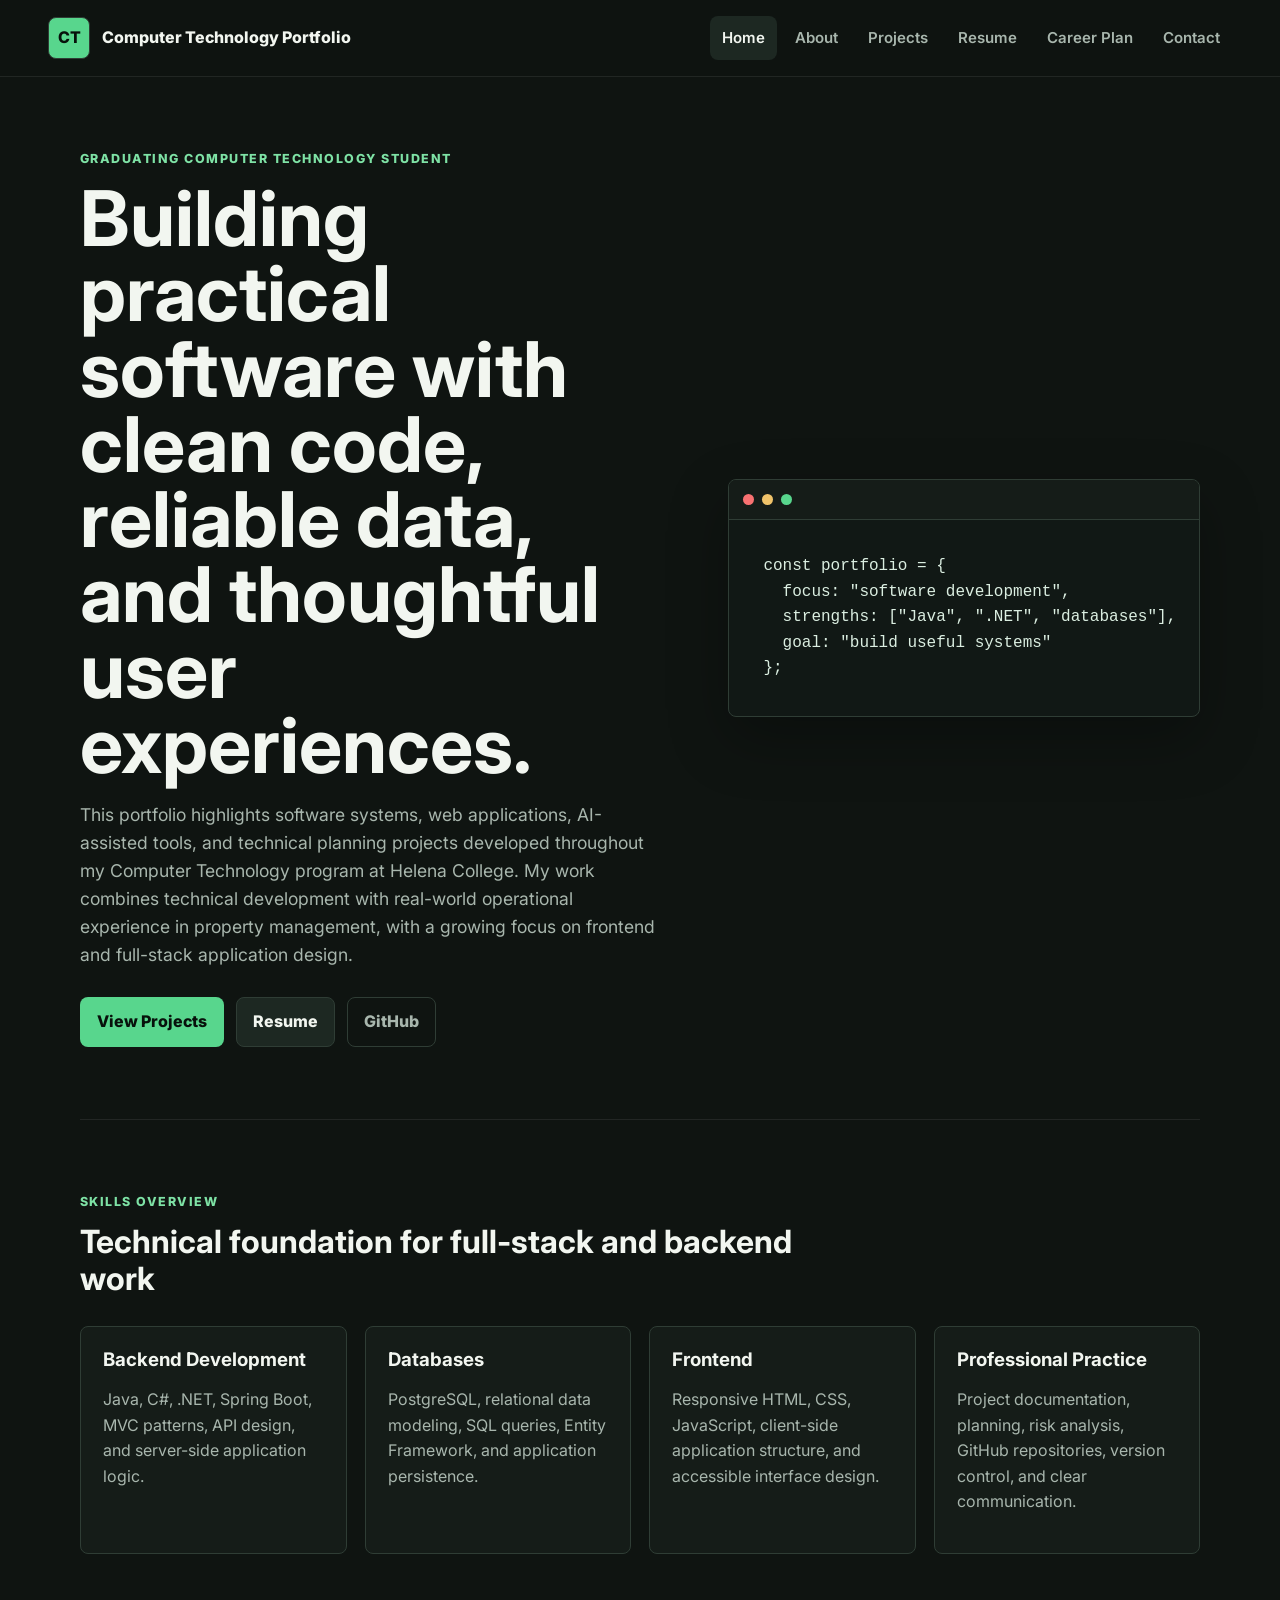
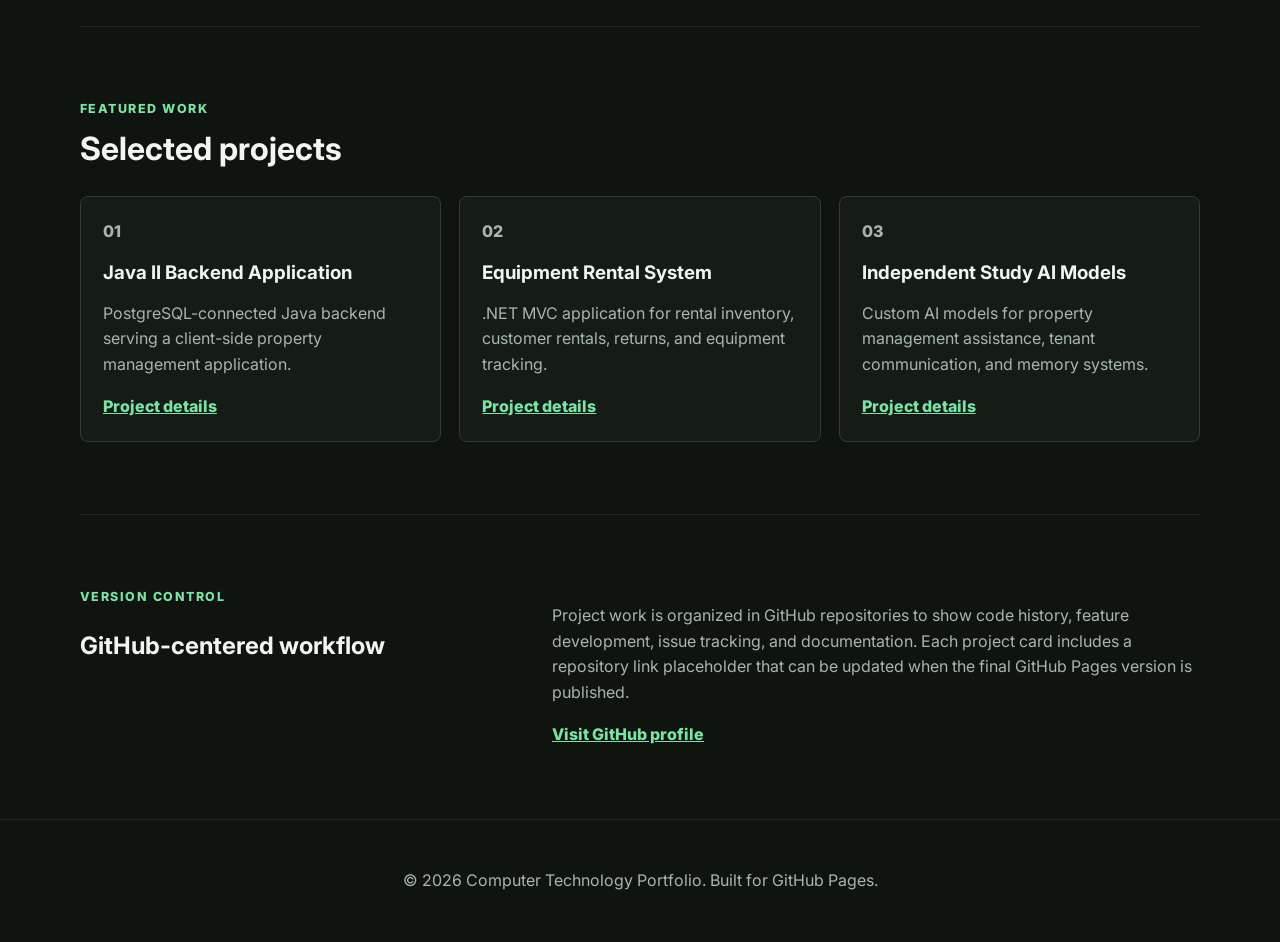
==== index.html @ 8f76266e "Initial portfolio site commit" ====
<!DOCTYPE html>
<html lang="en">
<head>
  <meta charset="UTF-8">
  <meta name="viewport" content="width=device-width, initial-scale=1.0">
  <meta name="description" content="Developer portfolio for a graduating Computer Technology student.">
  <title>Developer Portfolio | Home</title>
  <link rel="preconnect" href="https://fonts.googleapis.com">
  <link rel="preconnect" href="https://fonts.gstatic.com" crossorigin>
  <link href="https://fonts.googleapis.com/css2?family=Inter:wght@400;500;600;700;800&display=swap" rel="stylesheet">
  <link rel="stylesheet" href="css/styles.css">
</head>
<body>
  <header class="site-header">
    <a class="brand" href="index.html" aria-label="Portfolio home">
      <span class="brand-mark">CT</span>
      <span class="brand-text">Computer Technology Portfolio</span>
    </a>
    <button class="nav-toggle" type="button" aria-expanded="false" aria-controls="primary-nav">
      <span class="sr-only">Toggle navigation</span>
      <span></span>
      <span></span>
      <span></span>
    </button>
    <nav class="site-nav" id="primary-nav" aria-label="Primary navigation">
      <a href="index.html" data-nav="home">Home</a>
      <a href="about.html" data-nav="about">About</a>
      <a href="projects.html" data-nav="projects">Projects</a>
      <a href="resume.html" data-nav="resume">Resume</a>
      <a href="career-plan.html" data-nav="career">Career Plan</a>
      <a href="contact.html" data-nav="contact">Contact</a>
    </nav>
  </header>

  <main>
    <section class="hero section-band">
      <div class="hero-content">
        <p class="eyebrow">Graduating Computer Technology Student</p>
        <h1>Building practical software with clean code, reliable data, and thoughtful user experiences.</h1>
        <p class="hero-copy">
          This portfolio highlights software systems, web applications, AI-assisted tools, and technical planning projects developed throughout my Computer Technology program at Helena College. My work combines technical development with real-world operational experience in property management, with a growing focus on frontend and full-stack application design.
        </p>
        <div class="button-row">
          <a class="button button-primary" href="projects.html">View Projects</a>
          <a class="button button-secondary" href="resume.html">Resume</a>
          <a class="button button-ghost" href="https://github.com/your-username" target="_blank" rel="noreferrer">GitHub</a>
        </div>
      </div>
      <div class="hero-visual" aria-label="Portfolio technology overview">
        <div class="visual-panel">
          <div class="visual-toolbar">
            <span></span>
            <span></span>
            <span></span>
          </div>
          <pre><code>const portfolio = {
  focus: "software development",
  strengths: ["Java", ".NET", "databases"],
  goal: "build useful systems"
};</code></pre>
        </div>
      </div>
    </section>

    <section class="content-section">
      <div class="section-heading">
        <p class="eyebrow">Skills Overview</p>
        <h2>Technical foundation for full-stack and backend work</h2>
      </div>
      <div class="skill-grid">
        <article class="skill-card">
          <h3>Backend Development</h3>
          <p>Java, C#, .NET, Spring Boot, MVC patterns, API design, and server-side application logic.</p>
        </article>
        <article class="skill-card">
          <h3>Databases</h3>
          <p>PostgreSQL, relational data modeling, SQL queries, Entity Framework, and application persistence.</p>
        </article>
        <article class="skill-card">
          <h3>Frontend</h3>
          <p>Responsive HTML, CSS, JavaScript, client-side application structure, and accessible interface design.</p>
        </article>
        <article class="skill-card">
          <h3>Professional Practice</h3>
          <p>Project documentation, planning, risk analysis, GitHub repositories, version control, and clear communication.</p>
        </article>
      </div>
    </section>

    <section class="content-section">
      <div class="section-heading">
        <p class="eyebrow">Featured Work</p>
        <h2>Selected projects</h2>
      </div>
      <div class="feature-grid">
        <article class="feature-item">
          <p class="feature-number">01</p>
          <h3>Java II Backend Application</h3>
          <p>PostgreSQL-connected Java backend serving a client-side property management application.</p>
          <a href="projects.html#java-ii-backend-application">Project details</a>
        </article>
        <article class="feature-item">
          <p class="feature-number">02</p>
          <h3>Equipment Rental System</h3>
          <p>.NET MVC application for rental inventory, customer rentals, returns, and equipment tracking.</p>
          <a href="projects.html#equipment-rental-system">Project details</a>
        </article>
        <article class="feature-item">
          <p class="feature-number">03</p>
          <h3>Independent Study AI Models</h3>
          <p>Custom AI models for property management assistance, tenant communication, and memory systems.</p>
          <a href="projects.html#independent-study-ai-models">Project details</a>
        </article>
      </div>
    </section>

    <section class="content-section split-section">
      <div>
        <p class="eyebrow">Version Control</p>
        <h2>GitHub-centered workflow</h2>
      </div>
      <div class="prose">
        <p>
          Project work is organized in GitHub repositories to show code history, feature development, issue tracking, and documentation. Each project card includes a repository link placeholder that can be updated when the final GitHub Pages version is published.
        </p>
        <a class="text-link" href="https://github.com/your-username" target="_blank" rel="noreferrer">Visit GitHub profile</a>
      </div>
    </section>
  </main>

  <footer class="site-footer">
    <p>&copy; <span id="year"></span> Computer Technology Portfolio. Built for GitHub Pages.</p>
  </footer>

  <script src="js/main.js"></script>
</body>
</html>
---- css/styles.css ----
:root {
  color-scheme: dark;
  --bg: #0f1411;
  --surface: #151c18;
  --surface-2: #1d2822;
  --border: #2f3d35;
  --text: #f2f6f0;
  --muted: #a8b6ad;
  --accent: #58d68d;
  --accent-strong: #7ee2a5;
  --accent-contrast: #07110b;
  --warning: #f0c36a;
  --shadow: 0 22px 60px rgba(0, 0, 0, 0.28);
  --max-width: 1120px;
}

* {
  box-sizing: border-box;
}

html {
  scroll-behavior: smooth;
}

body {
  margin: 0;
  min-height: 100vh;
  font-family: "Inter", Arial, sans-serif;
  background: var(--bg);
  color: var(--text);
  line-height: 1.6;
}

a {
  color: inherit;
}

img {
  max-width: 100%;
  display: block;
}

.sr-only {
  position: absolute;
  width: 1px;
  height: 1px;
  padding: 0;
  margin: -1px;
  overflow: hidden;
  clip: rect(0, 0, 0, 0);
  white-space: nowrap;
  border: 0;
}

.site-header {
  position: sticky;
  top: 0;
  z-index: 20;
  display: flex;
  align-items: center;
  justify-content: space-between;
  gap: 24px;
  padding: 16px clamp(18px, 4vw, 48px);
  border-bottom: 1px solid rgba(255, 255, 255, 0.08);
  background: rgba(15, 20, 17, 0.92);
  backdrop-filter: blur(14px);
}

.brand {
  display: inline-flex;
  align-items: center;
  gap: 12px;
  min-width: 0;
  text-decoration: none;
  font-weight: 800;
}

.brand-mark {
  display: grid;
  place-items: center;
  width: 42px;
  height: 42px;
  border: 1px solid var(--border);
  border-radius: 8px;
  background: var(--accent);
  color: var(--accent-contrast);
  flex: 0 0 auto;
}

.brand-text {
  overflow-wrap: anywhere;
}

.site-nav {
  display: flex;
  align-items: center;
  gap: 6px;
}

.site-nav a {
  padding: 10px 12px;
  border-radius: 8px;
  color: var(--muted);
  text-decoration: none;
  font-size: 0.94rem;
  font-weight: 600;
}

.site-nav a:hover,
.site-nav a.active {
  color: var(--text);
  background: var(--surface-2);
}

.nav-toggle {
  display: none;
  width: 44px;
  height: 44px;
  border: 1px solid var(--border);
  border-radius: 8px;
  background: var(--surface);
  color: var(--text);
}

.nav-toggle span:not(.sr-only) {
  display: block;
  width: 18px;
  height: 2px;
  margin: 4px auto;
  background: currentColor;
}

.section-band,
.content-section,
.page-hero {
  width: min(100% - 36px, var(--max-width));
  margin: 0 auto;
}

.hero {
  display: grid;
  grid-template-columns: minmax(0, 1.1fr) minmax(320px, 0.9fr);
  align-items: center;
  gap: clamp(28px, 6vw, 72px);
  min-height: calc(100vh - 78px);
  padding: 72px 0;
}

.hero h1,
.page-hero h1 {
  margin: 0;
  max-width: 820px;
  font-size: clamp(2.4rem, 6vw, 5.4rem);
  line-height: 0.98;
  letter-spacing: 0;
}

.hero-copy,
.page-hero p {
  max-width: 760px;
  color: var(--muted);
  font-size: 1.1rem;
}

.eyebrow {
  margin: 0 0 12px;
  color: var(--accent-strong);
  font-size: 0.78rem;
  font-weight: 800;
  letter-spacing: 0.12em;
  text-transform: uppercase;
}

.button-row {
  display: flex;
  flex-wrap: wrap;
  gap: 12px;
  margin-top: 28px;
}

.button {
  display: inline-flex;
  align-items: center;
  justify-content: center;
  min-height: 44px;
  padding: 11px 16px;
  border: 1px solid transparent;
  border-radius: 8px;
  text-decoration: none;
  font-weight: 800;
}

.button-primary {
  background: var(--accent);
  color: var(--accent-contrast);
}

.button-secondary {
  background: var(--surface-2);
  border-color: var(--border);
}

.button-ghost {
  border-color: var(--border);
  color: var(--muted);
}

.hero-visual {
  min-width: 0;
}

.visual-panel {
  overflow: hidden;
  border: 1px solid var(--border);
  border-radius: 8px;
  background: #111815;
  box-shadow: var(--shadow);
}

.visual-toolbar {
  display: flex;
  gap: 8px;
  padding: 14px;
  border-bottom: 1px solid var(--border);
  background: var(--surface);
}

.visual-toolbar span {
  width: 11px;
  height: 11px;
  border-radius: 50%;
  background: var(--muted);
}

.visual-toolbar span:nth-child(1) {
  background: #f87171;
}

.visual-toolbar span:nth-child(2) {
  background: var(--warning);
}

.visual-toolbar span:nth-child(3) {
  background: var(--accent);
}

.visual-panel pre {
  margin: 0;
  padding: clamp(20px, 4vw, 34px);
  overflow-x: auto;
  color: #dbeee1;
  font-size: clamp(0.86rem, 2vw, 1rem);
}

.content-section {
  padding: 72px 0;
  border-top: 1px solid rgba(255, 255, 255, 0.08);
}

.page-hero {
  padding: 84px 0 56px;
}

.section-heading {
  max-width: 720px;
  margin-bottom: 28px;
}

.section-heading h2,
.prose h2,
.info-panel h2,
.plan-item h2,
.contact-card h2 {
  margin: 0 0 12px;
  font-size: clamp(1.35rem, 3vw, 2rem);
  line-height: 1.15;
}

.skill-grid,
.feature-grid,
.project-grid,
.plan-grid,
.contact-grid {
  display: grid;
  gap: 18px;
}

.skill-grid {
  grid-template-columns: repeat(4, minmax(0, 1fr));
}

.feature-grid,
.contact-grid {
  grid-template-columns: repeat(3, minmax(0, 1fr));
}

.project-grid {
  grid-template-columns: repeat(2, minmax(0, 1fr));
}

.plan-grid {
  grid-template-columns: repeat(2, minmax(0, 1fr));
}

.skill-card,
.feature-item,
.project-card,
.info-panel,
.plan-item,
.contact-card {
  border: 1px solid var(--border);
  border-radius: 8px;
  background: var(--surface);
}

.skill-card,
.feature-item,
.info-panel,
.plan-item,
.contact-card {
  padding: 22px;
}

.skill-card h3,
.feature-item h3,
.project-card h2 {
  margin: 0 0 10px;
  line-height: 1.2;
}

.skill-card p,
.feature-item p,
.project-card p,
.plan-item p,
.contact-card p,
.prose p {
  color: var(--muted);
}

.feature-number {
  margin: 0 0 18px;
  color: var(--accent-strong);
  font-weight: 800;
}

.feature-item a,
.text-link,
.contact-card a {
  color: var(--accent-strong);
  font-weight: 800;
}

.split-section,
.two-column {
  display: grid;
  grid-template-columns: minmax(0, 0.8fr) minmax(0, 1.2fr);
  gap: 40px;
  align-items: start;
}

.project-card {
  scroll-margin-top: 96px;
  overflow: hidden;
}

.project-card-main {
  padding: 22px;
}

.project-card footer {
  display: flex;
  flex-wrap: wrap;
  gap: 12px;
  align-items: center;
  justify-content: space-between;
  margin-top: 18px;
}

.repo-link {
  color: var(--accent-strong);
  font-weight: 800;
  text-decoration: none;
}

.expand-button {
  min-height: 40px;
  padding: 9px 13px;
  border: 1px solid var(--border);
  border-radius: 8px;
  background: var(--surface-2);
  color: var(--text);
  font: inherit;
  font-weight: 800;
  cursor: pointer;
}

.ccarr {
  display: none;
  padding: 0 22px 22px;
}

.project-card.is-open .ccarr {
  display: block;
}

.ccarr-grid {
  display: grid;
  gap: 12px;
  padding-top: 18px;
  border-top: 1px solid var(--border);
}

.ccarr-item {
  padding: 14px;
  border-radius: 8px;
  background: rgba(255, 255, 255, 0.035);
}

.ccarr-item h3 {
  margin: 0 0 6px;
  font-size: 1rem;
}

.ccarr-item p {
  margin: 0;
  color: var(--muted);
}

.tag-list {
  display: flex;
  flex-wrap: wrap;
  gap: 8px;
  margin-top: 16px;
}

.tag-list span {
  display: inline-flex;
  align-items: center;
  min-height: 32px;
  padding: 6px 10px;
  border: 1px solid var(--border);
  border-radius: 8px;
  color: #dce9e0;
  background: var(--surface-2);
  font-size: 0.88rem;
  font-weight: 700;
}

.clean-list {
  margin: 0;
  padding: 0;
  list-style: none;
}

.clean-list li {
  padding: 10px 0;
  border-bottom: 1px solid rgba(255, 255, 255, 0.08);
  color: var(--muted);
}

.clean-list li:last-child {
  border-bottom: 0;
}

.site-footer {
  padding: 32px 18px;
  border-top: 1px solid rgba(255, 255, 255, 0.08);
  color: var(--muted);
  text-align: center;
}

@media (max-width: 920px) {
  .nav-toggle {
    display: block;
  }

  .site-nav {
    position: absolute;
    left: 18px;
    right: 18px;
    top: 76px;
    display: none;
    flex-direction: column;
    align-items: stretch;
    padding: 10px;
    border: 1px solid var(--border);
    border-radius: 8px;
    background: var(--surface);
  }

  .site-nav.is-open {
    display: flex;
  }

  .hero,
  .split-section,
  .two-column {
    grid-template-columns: 1fr;
  }

  .hero {
    min-height: auto;
  }

  .skill-grid,
  .feature-grid,
  .project-grid,
  .plan-grid,
  .contact-grid {
    grid-template-columns: repeat(2, minmax(0, 1fr));
  }
}

@media (max-width: 640px) {
  .site-header {
    padding: 14px 18px;
  }

  .brand-text {
    max-width: 190px;
    font-size: 0.92rem;
    line-height: 1.15;
  }

  .section-band,
  .content-section,
  .page-hero {
    width: min(100% - 28px, var(--max-width));
  }

  .hero {
    padding: 48px 0;
  }

  .page-hero {
    padding: 56px 0 36px;
  }

  .content-section {
    padding: 48px 0;
  }

  .skill-grid,
  .feature-grid,
  .project-grid,
  .plan-grid,
  .contact-grid {
    grid-template-columns: 1fr;
  }

  .button {
    width: 100%;
  }
}
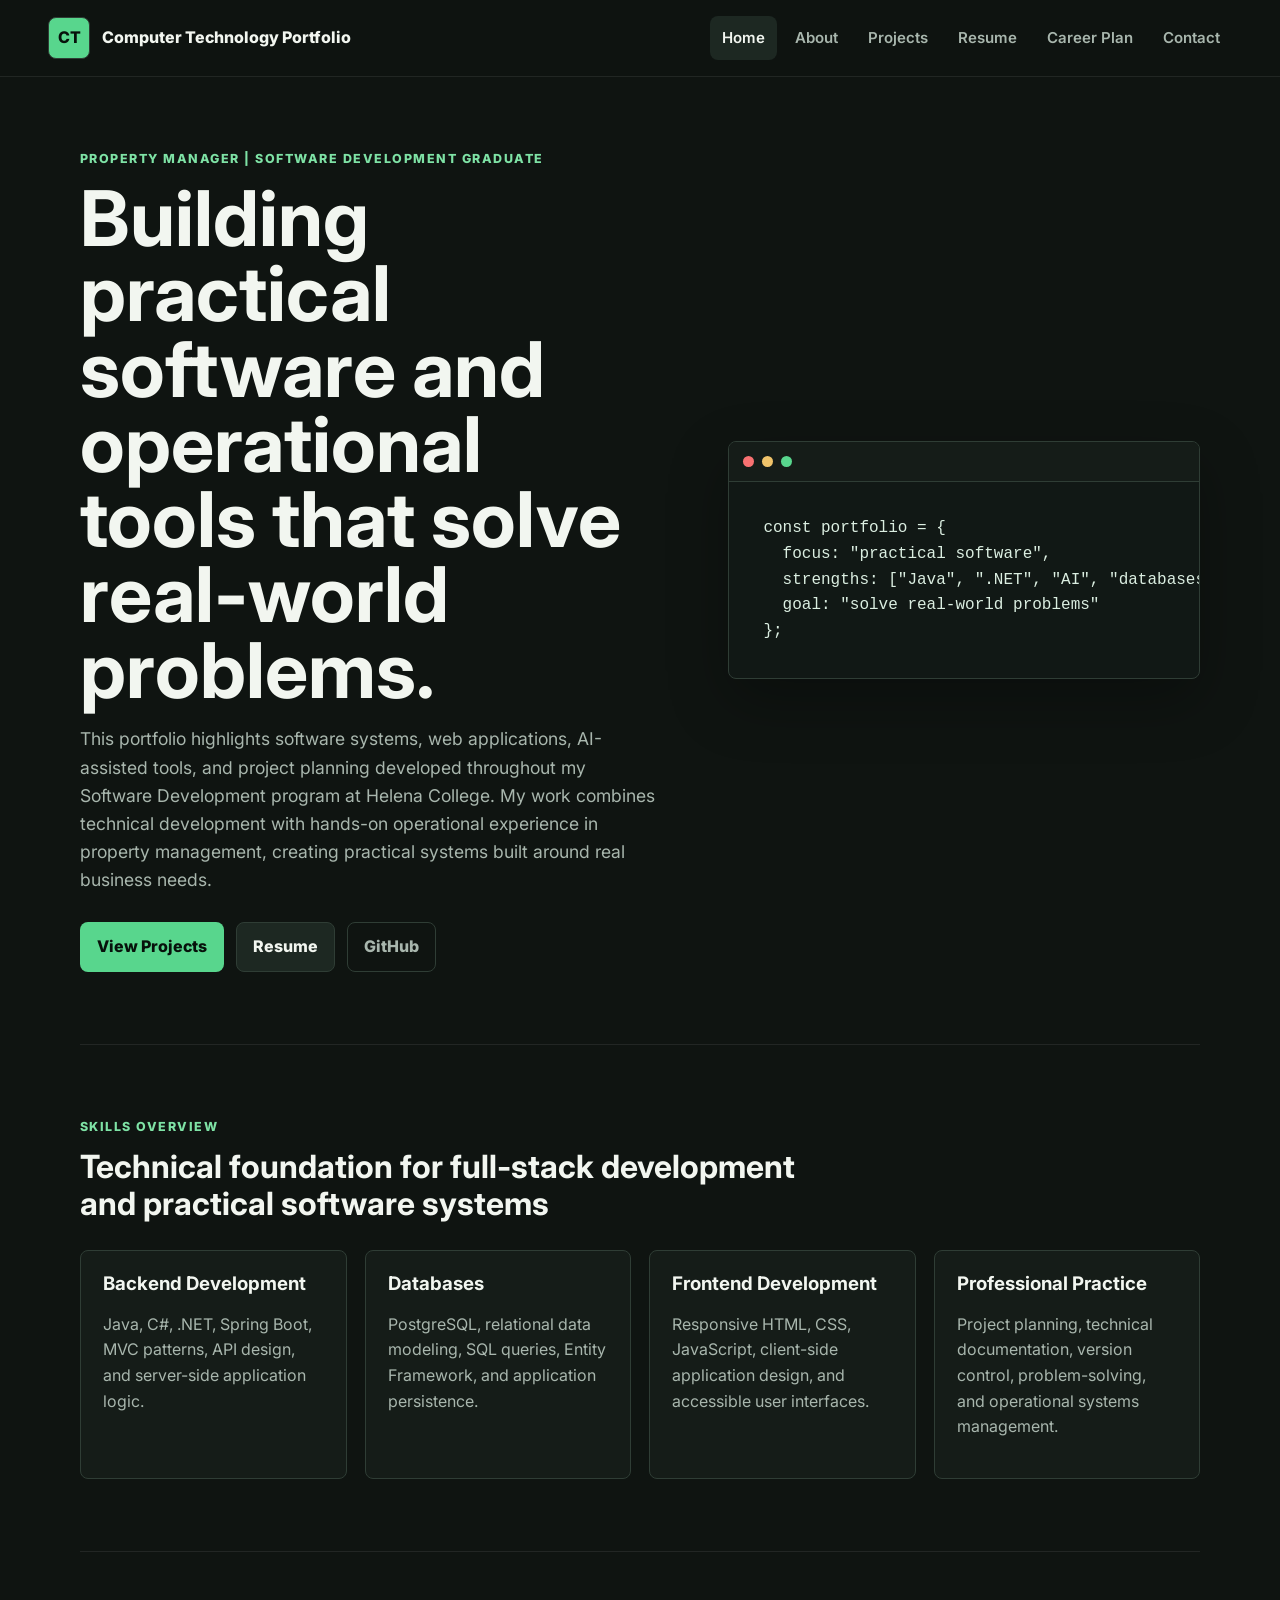
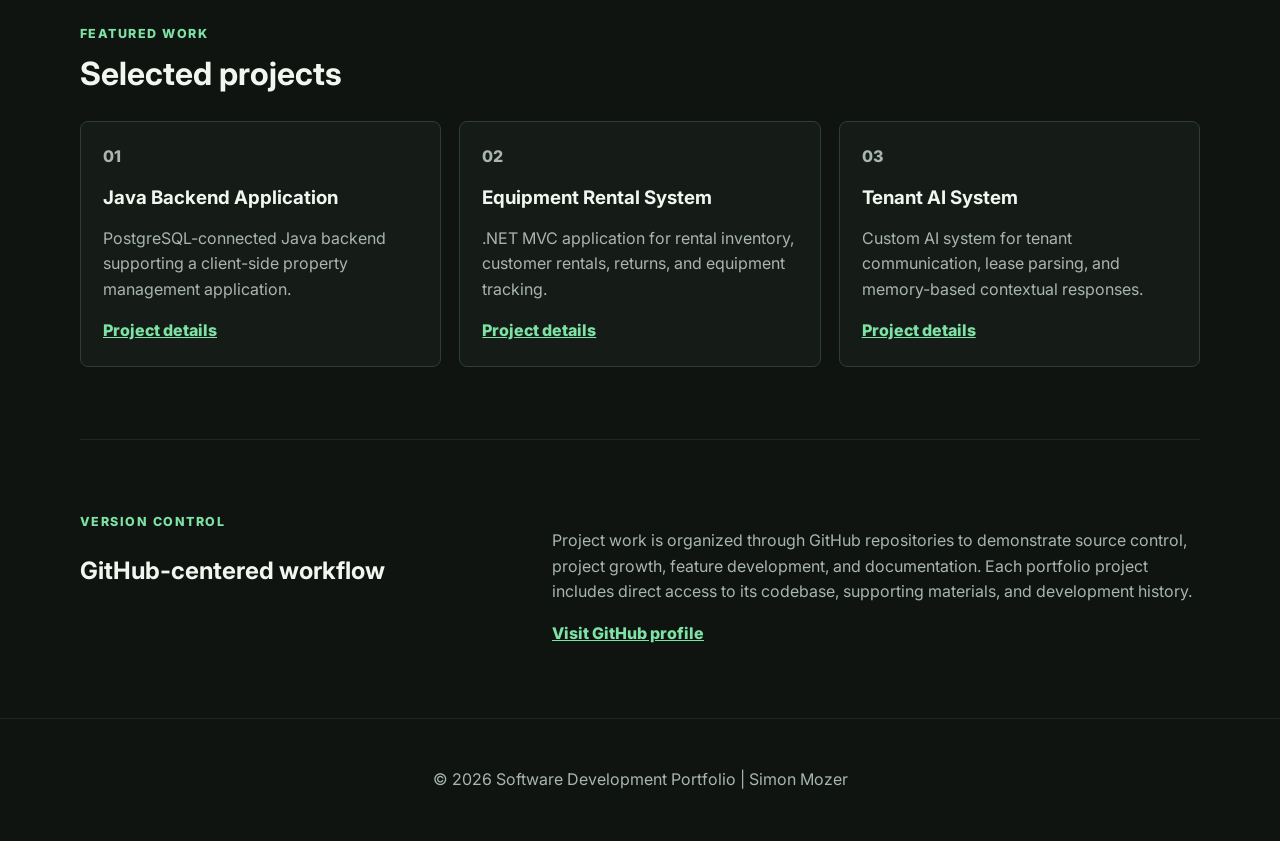
==== commit 5a6152a1: "Final portfolio polish and content updates" ====
--- a/index.html
+++ b/index.html
@@ -3,7 +3,7 @@
 <head>
   <meta charset="UTF-8">
   <meta name="viewport" content="width=device-width, initial-scale=1.0">
-  <meta name="description" content="Developer portfolio for a graduating Computer Technology student.">
+  <meta name="description" content="Developer portfolio for Simon Mozer, showcasing software development, property management systems, and technical project work.">
   <title>Developer Portfolio | Home</title>
   <link rel="preconnect" href="https://fonts.googleapis.com">
   <link rel="preconnect" href="https://fonts.gstatic.com" crossorigin>
@@ -35,17 +35,18 @@
   <main>
     <section class="hero section-band">
       <div class="hero-content">
-        <p class="eyebrow">Graduating Computer Technology Student</p>
-        <h1>Building practical software with clean code, reliable data, and thoughtful user experiences.</h1>
+        <p class="eyebrow">Property Manager | Software Development Graduate</p>
+        <h1>Building practical software and operational tools that solve real-world problems.</h1>
         <p class="hero-copy">
-          This portfolio highlights software systems, web applications, AI-assisted tools, and technical planning projects developed throughout my Computer Technology program at Helena College. My work combines technical development with real-world operational experience in property management, with a growing focus on frontend and full-stack application design.
+          This portfolio highlights software systems, web applications, AI-assisted tools, and project planning developed throughout my Software Development program at Helena College. My work combines technical development with hands-on operational experience in property management, creating practical systems built around real business needs.
         </p>
         <div class="button-row">
           <a class="button button-primary" href="projects.html">View Projects</a>
           <a class="button button-secondary" href="resume.html">Resume</a>
-          <a class="button button-ghost" href="https://github.com/your-username" target="_blank" rel="noreferrer">GitHub</a>
+          <a class="button button-ghost" href="https://github.com/smozer20-web" target="_blank" rel="noreferrer">GitHub</a>
         </div>
       </div>
+
       <div class="hero-visual" aria-label="Portfolio technology overview">
         <div class="visual-panel">
           <div class="visual-toolbar">
@@ -53,10 +54,10 @@
             <span></span>
             <span></span>
           </div>
-          <pre><code>const portfolio = {
-  focus: "software development",
-  strengths: ["Java", ".NET", "databases"],
-  goal: "build useful systems"
+<pre><code>const portfolio = {
+  focus: "practical software",
+  strengths: ["Java", ".NET", "AI", "databases"],
+  goal: "solve real-world problems"
 };</code></pre>
         </div>
       </div>
@@ -65,24 +66,28 @@
     <section class="content-section">
       <div class="section-heading">
         <p class="eyebrow">Skills Overview</p>
-        <h2>Technical foundation for full-stack and backend work</h2>
+        <h2>Technical foundation for full-stack development and practical software systems</h2>
       </div>
+
       <div class="skill-grid">
         <article class="skill-card">
           <h3>Backend Development</h3>
           <p>Java, C#, .NET, Spring Boot, MVC patterns, API design, and server-side application logic.</p>
         </article>
+
         <article class="skill-card">
           <h3>Databases</h3>
           <p>PostgreSQL, relational data modeling, SQL queries, Entity Framework, and application persistence.</p>
         </article>
+
         <article class="skill-card">
-          <h3>Frontend</h3>
-          <p>Responsive HTML, CSS, JavaScript, client-side application structure, and accessible interface design.</p>
+          <h3>Frontend Development</h3>
+          <p>Responsive HTML, CSS, JavaScript, client-side application design, and accessible user interfaces.</p>
         </article>
+
         <article class="skill-card">
           <h3>Professional Practice</h3>
-          <p>Project documentation, planning, risk analysis, GitHub repositories, version control, and clear communication.</p>
+          <p>Project planning, technical documentation, version control, problem-solving, and operational systems management.</p>
         </article>
       </div>
     </section>
@@ -92,24 +97,27 @@
         <p class="eyebrow">Featured Work</p>
         <h2>Selected projects</h2>
       </div>
+
       <div class="feature-grid">
         <article class="feature-item">
           <p class="feature-number">01</p>
-          <h3>Java II Backend Application</h3>
-          <p>PostgreSQL-connected Java backend serving a client-side property management application.</p>
-          <a href="projects.html#java-ii-backend-application">Project details</a>
+          <h3>Java Backend Application</h3>
+          <p>PostgreSQL-connected Java backend supporting a client-side property management application.</p>
+          <a href="projects.html#java-backend-application">Project details</a>
         </article>
+
         <article class="feature-item">
           <p class="feature-number">02</p>
           <h3>Equipment Rental System</h3>
           <p>.NET MVC application for rental inventory, customer rentals, returns, and equipment tracking.</p>
           <a href="projects.html#equipment-rental-system">Project details</a>
         </article>
+
         <article class="feature-item">
           <p class="feature-number">03</p>
-          <h3>Independent Study AI Models</h3>
-          <p>Custom AI models for property management assistance, tenant communication, and memory systems.</p>
-          <a href="projects.html#independent-study-ai-models">Project details</a>
+          <h3>Tenant AI System</h3>
+          <p>Custom AI system for tenant communication, lease parsing, and memory-based contextual responses.</p>
+          <a href="projects.html#tenant-ai-system">Project details</a>
         </article>
       </div>
     </section>
@@ -119,19 +127,20 @@
         <p class="eyebrow">Version Control</p>
         <h2>GitHub-centered workflow</h2>
       </div>
+
       <div class="prose">
         <p>
-          Project work is organized in GitHub repositories to show code history, feature development, issue tracking, and documentation. Each project card includes a repository link placeholder that can be updated when the final GitHub Pages version is published.
+          Project work is organized through GitHub repositories to demonstrate source control, project growth, feature development, and documentation. Each portfolio project includes direct access to its codebase, supporting materials, and development history.
         </p>
-        <a class="text-link" href="https://github.com/your-username" target="_blank" rel="noreferrer">Visit GitHub profile</a>
+        <a class="text-link" href="https://github.com/smozer20-web" target="_blank" rel="noreferrer">Visit GitHub profile</a>
       </div>
     </section>
   </main>
 
   <footer class="site-footer">
-    <p>&copy; <span id="year"></span> Computer Technology Portfolio. Built for GitHub Pages.</p>
+    <p>&copy; <span id="year"></span> Software Development Portfolio | Simon Mozer</p>
   </footer>
 
   <script src="js/main.js"></script>
 </body>
-</html>
+</html>
